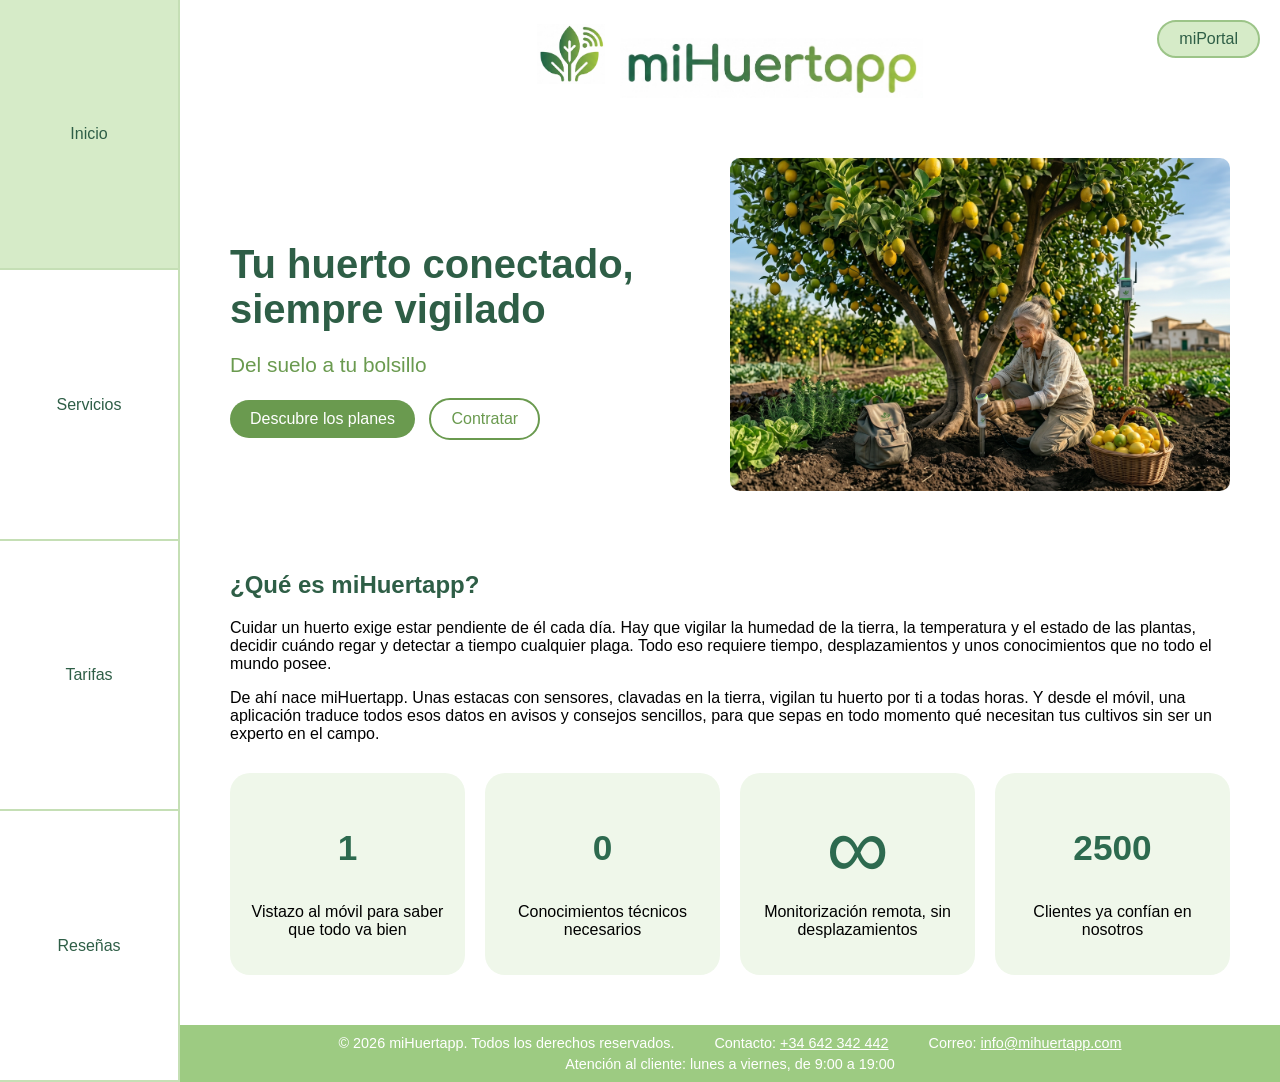
==== principal.html @ fc619eaf "Imagenes para todas en img" ====
<!DOCTYPE html>
<html lang="es">
<head>
  <meta charset="UTF-8">
  <meta name="viewport" content="width=device-width, initial-scale=1.0">
  <title>miHuertapp - Inicio</title>
  <link rel="stylesheet" href="estilos.css">
  <link rel="stylesheet" href="Elsa/css/inicio.css">
</head>
<body>

  <!-- ===== MENÚ LATERAL ===== -->
  <nav>
    <a href="principal.html" class="activa">Inicio</a>
    <a href="#">Servicios</a>
    <a href="Francesca/html/tarifas.html">Tarifas</a>
    <a href="#">Reseñas</a>
  </nav>

  <!-- ===== LOGO ARRIBA DEL TODO ===== -->
  <div class="contenido">
    <header>
      <img src="img/logo_icono.jpg", alt="">
      <h1><img src="img/logo_texto.jpg" alt="miHuertapp"></h1>
      <a href="#" class="boton-portal">miPortal</a> <!-- OJO EL # HABRA QUE CAMBIARLO CUANDO BELEN HAGA LA PÁGINA DE LOGIN -->
    </header>

    <!-- ===== INFORMACION ===== -->
    <main>
      <section class="inicio">
        <div>
          <h2>Tu huerto conectado, siempre vigilado</h2>
          <p>Del suelo a tu bolsillo</p>
          <a href="Francesca/html/tarifas.html" class="boton-planes">Descubre los planes</a>
          <a href="Belen/html/contratar.html" class="boton-planes contratar">Contratar</a>
        </div>
        <img src="img/senyora.jpg" alt="Clienta en su huerto usando miHuertapp">
      </section>

      <!-- ===== DESCRIPCION ===== -->
      <section class="descripcion">
        <h2>¿Qué es miHuertapp?</h2>
        <p>Cuidar un huerto exige estar pendiente de él cada día. Hay que vigilar la humedad de la tierra,
          la temperatura y el estado de las plantas, decidir cuándo regar y detectar a tiempo cualquier plaga. 
          Todo eso requiere tiempo, desplazamientos y unos conocimientos que no todo el mundo posee.</p>
          
        <p>De ahí nace miHuertapp. Unas estacas con sensores, clavadas en la tierra, vigilan tu huerto por ti a todas horas. 
          Y desde el móvil, una aplicación traduce todos esos datos en avisos y consejos sencillos, para que sepas en todo momento qué necesitan tus cultivos sin ser un experto en el campo.</p>
        
      <!-- ===== TARJETITAS CON LAS CIFRAS ===== --> 
        <div class="cifras">
          <div>
            <p class="numero">1</p>
            <p>Vistazo al móvil para saber que todo va bien</p>
          </div>

          <div>
            <p class="numero">0</p>
            <p>Conocimientos técnicos necesarios</p>
          </div>
          
          <div>
            <p class="numero infinito">&infin;</p>
            <p>Monitorización remota, sin desplazamientos</p>
          </div>
          
          <div>
            <p class="numero"><span id="contador_clientes">2500</span></p>
            <p>Clientes ya confían en nosotros</p>
          </div> 
  
        </div>
      </section>

      <!-- ===== COMO FUNCIONA ===== -->




    </main>

    <!-- ===== PIE DE PAGINA ===== -->
    <footer> 
      <p>&copy; 2026 miHuertapp. Todos los derechos reservados.</p>  <!-- diap 04_PW_HTML_Elems-Cuerpo en caracteres especiales-->
      <p>Contacto: <a href="tel:+34642342442">+34 642 342 442</a></p>
      <p>Correo: <a href="mailto:info@mihuertapp.com">info@mihuertapp.com</a></p>
      <p>Atención al cliente: lunes a viernes, de 9:00 a 19:00</p>
    </footer>

  </div>

  

  <script src="Elsa/js/inicio.js"></script>
</body>
</html>
---- estilos.css ----
*{
  box-sizing: border-box;
}

body {
  margin: 0;
  font-family: 'Trebuchet MS', Verdana, sans-serif; /* tipografia */
  display: flex;
}
.contenido {
  flex: 1;                  /* para que el texto de la web no se solape con la barra de navegacion */
  display: flex;            /* sus hijos (header, main, footer) pasan a ser elementos flex */
  flex-direction: column;   /* y los queremos colocados en columna, uno debajo de otro */
}

main {
  padding: 50px;   /* espacio entre el borde y su contenido */
  flex: 1;
}


header {
  display: flex;            /* icono y nombre en fila */
  justify-content: center;  
  align-items: center;      
  gap: 15px;                /* espacio entre el icono y el nombre */
  padding: 20px;            /* espacio alrededor de la cabecera */
}
header img {
  height: 60px;             
}
header h1 {
  margin: 0;                /* quita el margen que el navegador pone a los h1 por defecto */
  position: relative;       /* para poder moverlo */
  top: 18px;                 /* lo bajamos esos px */
}


h1, h2, h3, h4 {
  color: #2e5e46;  /* titulos en verde */
}


/* ---------- Enlaces ---------- */
a {
  color: #2e5e46;        /* verdes */
  transition: color 0.3s;  /* para que al pasar con el raton se vea más clarito */
}
a:hover {
  color: #6aa87a;        /* color que se ve al pasar el raton */
}


/* ---------- Menu lateral ---------- */
nav {
  width: 180px;
  background-color: #ffffff;
  min-height: 100vh;                   /* para que el alto sea como mínimo todo el alto de la ventana */
  border-right: 2px solid #c5dfb5;   /* línea a la derecha */
  display: flex;            
  flex-direction: column;              /* colocados en columna uno debajo de otro */
}
nav a {
  flex: 1;                            /* partes iguales */
  display: flex;                      /* cada enlace crece segun el alto */
  align-items: center;
  justify-content: center;                     
  text-decoration: none;               /* quita el subrayado */
  border-bottom: 2px solid #c5dfb5;  /* línea separadora entre opciones */
}
nav a:hover {
  background-color: #eff7ea;         /* se oscurece un poquito al pasar el raton */
}
nav a.activa {
  background-color: #d6ebc8;         
}



/* ---------- Boton miPortal: arriba a la derecha ---------- */
.boton-portal {
  position: absolute; /* indica como se ubica un elem en la pagina y respecto a que se mueve, tema 4 diap 5 */
  /* static: posicionamiento normal, valor por defecto
     relative: se desplaza respecto a su posicion normal
     absolute: se ubica respecto a su ancestro mas cercano no static
     fixed: se queda congelado en la pantalla aunque hagas scroll
     sticky: pasa de relative a fixed al hacer scroll

     Se escoge absolute para sacar el boton de la fila flex del header (que es su ancestro con pos relative)
     Asi el logo y el nombre siguen centrados 

  */

  /* distancia al header */
  top: 20px;
  right: 20px; 

  padding: 8px 20px;                    
  background-color: #d6ebc8;          
  border: 2px solid #9cc488;          
  border-radius: 20px;                  /* esquinas redondeadas */
  text-decoration: none;                /* quita el subrayado */
  transition: background-color 0.3s;
}

.boton-portal:hover {
  background-color: #9cc488;       
  color: #ffffff;                  
}



/* ---------- Pie de página ---------- */
footer {
  padding: 10px;              
  display: flex;     
  flex-wrap: wrap;                /* si no caben (pantalla estrecha), bajan a otra linea */                 
  row-gap: 5px;                  /* separación entre filas  */
  column-gap: 40px;               /* separación entre ellos si estan en una misma fila */
  justify-content: center; 
  font-size: 0.9em;
  background-color: #9dcb82;
  color: #ffffff;               
}
footer p {
  margin: 0;                     /* quita el espacio que el navegador pone entre párrafos */
}
footer a {
  color: #ffffff;              
}
footer a:hover {
  color: #2e5e46;              
}



/* ---------- Imagenes ---------- */
img {
  max-width: 100%;  /* para que no se salga de la caja */
  height: auto;     /* mantiene la proporcion */
}
---- Elsa/css/inicio.css ----
/* Estilos de la página inicio - Responsable: Elsa Blasco Novell */

.inicio {
    display: flex;
    align-items: center;   
    gap: 40px; 
}
.inicio h2 {
    font-size: 2.5em;      /* mas grande */
    margin-bottom: 10px;
}
.inicio p {
    font-size: 1.3em;
    color: #6a9a4f;
}
.inicio div{
    flex: 1; /* el div crece y ocupa todo el espacio hasta llegar a la imagen de la senyora */
    animation-name: subir;
    animation-duration: 2s;
    animation-timing-function: ease-out; /* al ppio va rapido y frena al final*/
}
.inicio img {
    width: 50%;
    border-radius: 10px;
    animation-name: deslizar;
    animation-duration: 2s;
    animation-timing-function: ease-out; /* al ppio va rapido y frena al final*/
}



.boton-planes {
    display: inline-block; /* indica como se comporta la caja del elemento */
    /* flex: coloca a sus hijos en fila o columna
       block: ocupa todo el ancho y empieza en linea nueva
       inline: en linea como una palabra --> ignora width, height y margin/padding verticales
       inline-block: en linea, pero acepta width, height, margin y padding
       none: desaparece y no ocupa espacio
    */
    
    background-color: #6a9a4f; 
    color: #ffffff;            
    border-radius: 25px;      
    text-decoration: none;  
    
    padding-top: 10px;
    padding-bottom: 10px;
    padding-left: 20px;
    padding-right: 20px;
}
.boton-planes:hover {
    background-color: #2d6a4f;
    color: #ffffff;
    transform: scale(1.1);  /* al pasar el raton, el boton crece un 20% su tamanyo*/
}
.contratar {
    margin-left: 10px;
    background-color: transparent;
    color: #6a9a4f;
    border: 2px solid #6a9a4f;
}
.contratar:hover {
    background-color: #eff7ea;
    color: #6a9a4f;
    transform: scale(1.15);  
}


/* ---------- Animaciones ---------- */
@keyframes subir {
    from {
        opacity: 0;                     /* invisible */
        transform: translateY(30px);    /* 30px mas abajo de su sitio */
    }
    to {        
        opacity: 1;
        transform: translateY(0);
    }
}

@keyframes deslizar {
    from {
        opacity: 0;
        transform: translateX(50px);    /* 50px a la derecha de su sitio */
    }
    to {
        opacity: 1;
        transform: translateX(0);
    }
}

.descripcion {
    margin-top: 80px;
}

/* ---------- Cifras ---------- */
.cifras {
    display: flex;
    flex-wrap: wrap;
    gap: 20px;
    margin-top: 30px;
}
.cifras div {
    flex: 1;
    min-width: 150px;  /* si no caben bajan de fila*/
    padding: 20px;
    background-color: #eff7ea;
    border-radius: 20px;
    text-align: center;
}
.numero {
    font-size: 2.2em;
    font-weight: bold;
    color: #2d6a4f;
}
.infinito {
    transform: scale(2.5);   /* dibuja el simbolo al doble de tamaño */
    font-weight: normal;
}
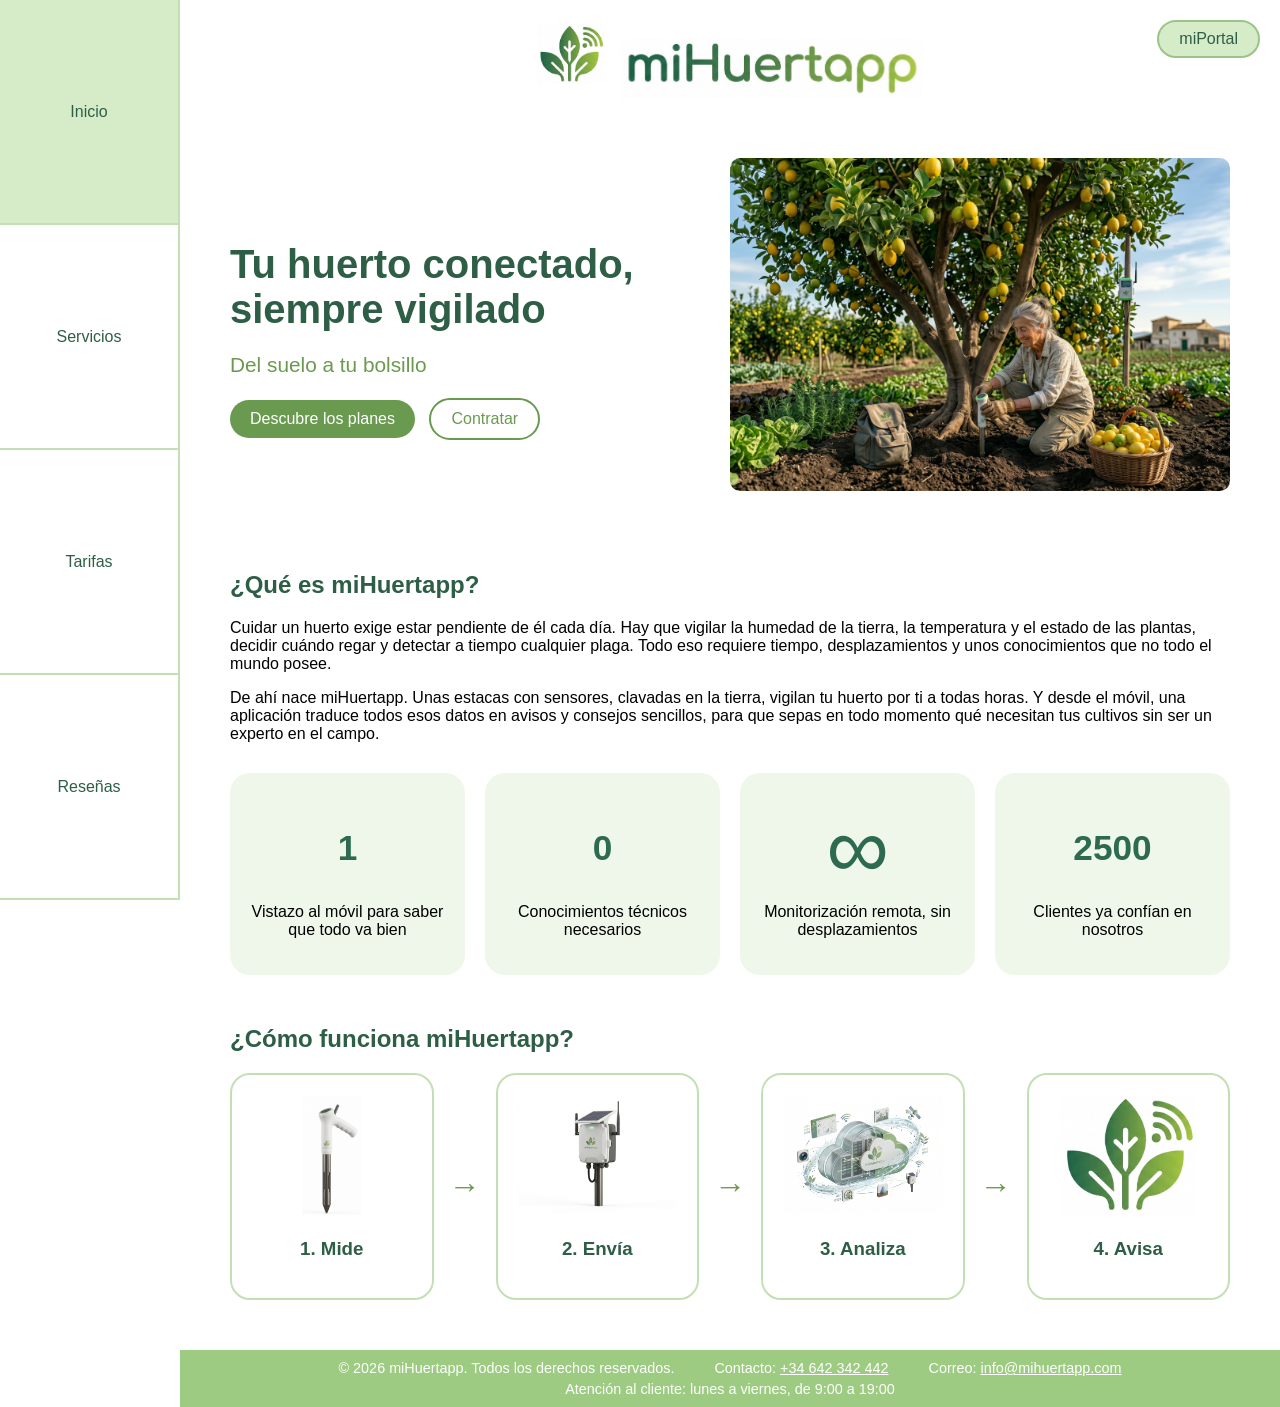
==== commit c27f9dfa: "Como funciona, boton contratar y barra fija" ====
--- a/principal.html
+++ b/principal.html
@@ -47,7 +47,7 @@
         <p>De ahí nace miHuertapp. Unas estacas con sensores, clavadas en la tierra, vigilan tu huerto por ti a todas horas. 
           Y desde el móvil, una aplicación traduce todos esos datos en avisos y consejos sencillos, para que sepas en todo momento qué necesitan tus cultivos sin ser un experto en el campo.</p>
         
-      <!-- ===== TARJETITAS CON LAS CIFRAS ===== --> 
+      <!-- ===== TARJETITAS CON LAS CIFRAS DENTRO DE DESCRIPCION ===== --> 
         <div class="cifras">
           <div>
             <p class="numero">1</p>
@@ -73,6 +73,45 @@
       </section>
 
       <!-- ===== COMO FUNCIONA ===== -->
+      <section class="funcionamiento">
+        <h2>¿Cómo funciona miHuertapp?</h2>
+
+        <div class="pasos">
+          <div>
+            <img src="img/estaca.jpg" alt="Estaca sensorial de miHuertapp">
+            <h3>1. Mide</h3>
+          </div>
+
+          <p class="flecha">&rarr;</p>
+
+          <div>
+            <img src="img/hub.jpg" alt="Nodo de conectividad de miHuertapp">
+            <h3>2. Envía</h3>
+          </div>
+
+          <p class="flecha">&rarr;</p>
+
+          <div>
+            <img src="img/nube.jpg" alt="Plataforma en la nube de miHuertapp">
+            <h3>3. Analiza</h3>
+          </div>
+
+          <p class="flecha">&rarr;</p>
+
+          <div>
+            <img src="img/logo_icono.jpg" alt="Icono de la aplicación de miHuertapp">
+            <h3>4. Avisa</h3>
+          </div>
+
+
+
+
+        </div>
+
+
+
+      </section> 
+
 
 
 
--- a/estilos.css
+++ b/estilos.css
@@ -52,14 +52,36 @@
 }
 
 
-/* ---------- Menu lateral ---------- */
+/* ---------- Barra de navegacion lateral ---------- */
 nav {
   width: 180px;
+  height: 100vh;                       /* siempre el alto de la ventana*/
   background-color: #ffffff;
-  min-height: 100vh;                   /* para que el alto sea como mínimo todo el alto de la ventana */
   border-right: 2px solid #c5dfb5;   /* línea a la derecha */
   display: flex;            
   flex-direction: column;              /* colocados en columna uno debajo de otro */
+  
+  position: sticky; /* indica como se ubica el elemento y respecto a que se mueve, tema 4 diap 5 */
+    /*  static: posicionamiento normal, por defecto
+        relative: se desplaza respecto a su posicion normal
+        absolute: se ubica respecto a su ancestro mas cercano no static
+        fixed: se queda congelado en la pantalla aunque hagas scroll
+        sticky: pasa de relative a fixed al hacer scroll
+
+        sticky: la barra se queda pegada arriba al bajar por la pagina
+    */
+  
+  top: 0;  /* para que este pegada siempre al borde de arriba y no desaparezca */
+  
+  align-self: flex-start; /* alineacion de este elemento en el eje transversal de su padre flex */
+    /*  stretch: se estira para ocupar todo el alto del padre, por defecto
+        flex-start: pegado arriba, con su propio alto
+        flex-end: pegado abajo
+        center: centrado
+        baseline: alineado con la linea del texto
+
+        flex-start: si se estirara con la pagina, sticky no tendria hacia donde pegarse
+    */
 }
 nav a {
   flex: 1;                            /* partes iguales */
--- a/Elsa/css/inicio.css
+++ b/Elsa/css/inicio.css
@@ -1,5 +1,7 @@
 /* Estilos de la página inicio - Responsable: Elsa Blasco Novell */
 
+
+/* ---------- Inicio: ¿Que es miHuertapp? ---------- */
 .inicio {
     display: flex;
     align-items: center;   
@@ -28,7 +30,7 @@
 }
 
 
-
+/* ---------- Botones ---------- */
 .boton-planes {
     display: inline-block; /* indica como se comporta la caja del elemento */
     /* flex: coloca a sus hijos en fila o columna
@@ -117,3 +119,40 @@
     transform: scale(2.5);   /* dibuja el simbolo al doble de tamaño */
     font-weight: normal;
 }
+
+
+
+/* ---------- Funcionamiento ---------- */
+.funcionamiento h2 {
+    margin-top: 50px;
+}
+
+.pasos {
+    display: flex;
+    align-items: center;
+    gap: 15px;
+}
+.pasos div {
+    flex: 1;
+    padding: 20px;
+    text-align: center;
+    border: 2px solid #c5dfb5;
+    border-radius: 20px;
+}
+.pasos img {
+    height: 120px;
+    object-fit: contain; /* como se ajusta una img o video dentro de su caja */
+    /*  fill: estira o deforma la img para llenar la caja, por defecto
+        contain: cabe entera sin deformarse, pero puede dejar huecos vacios
+        cover: llena toda la caja recortando lo que sobre, sin deformarla
+        none: mantiene su tamaño original ignorando la caja
+        scale-down: elige automaticamente entre none o contain, el que la deje mas pequenya
+    */
+}
+.pasos div:hover {
+    transform: translateY(-10px);
+}
+.flecha {
+    color: #6a9a4f;
+    font-size: 2em;
+}
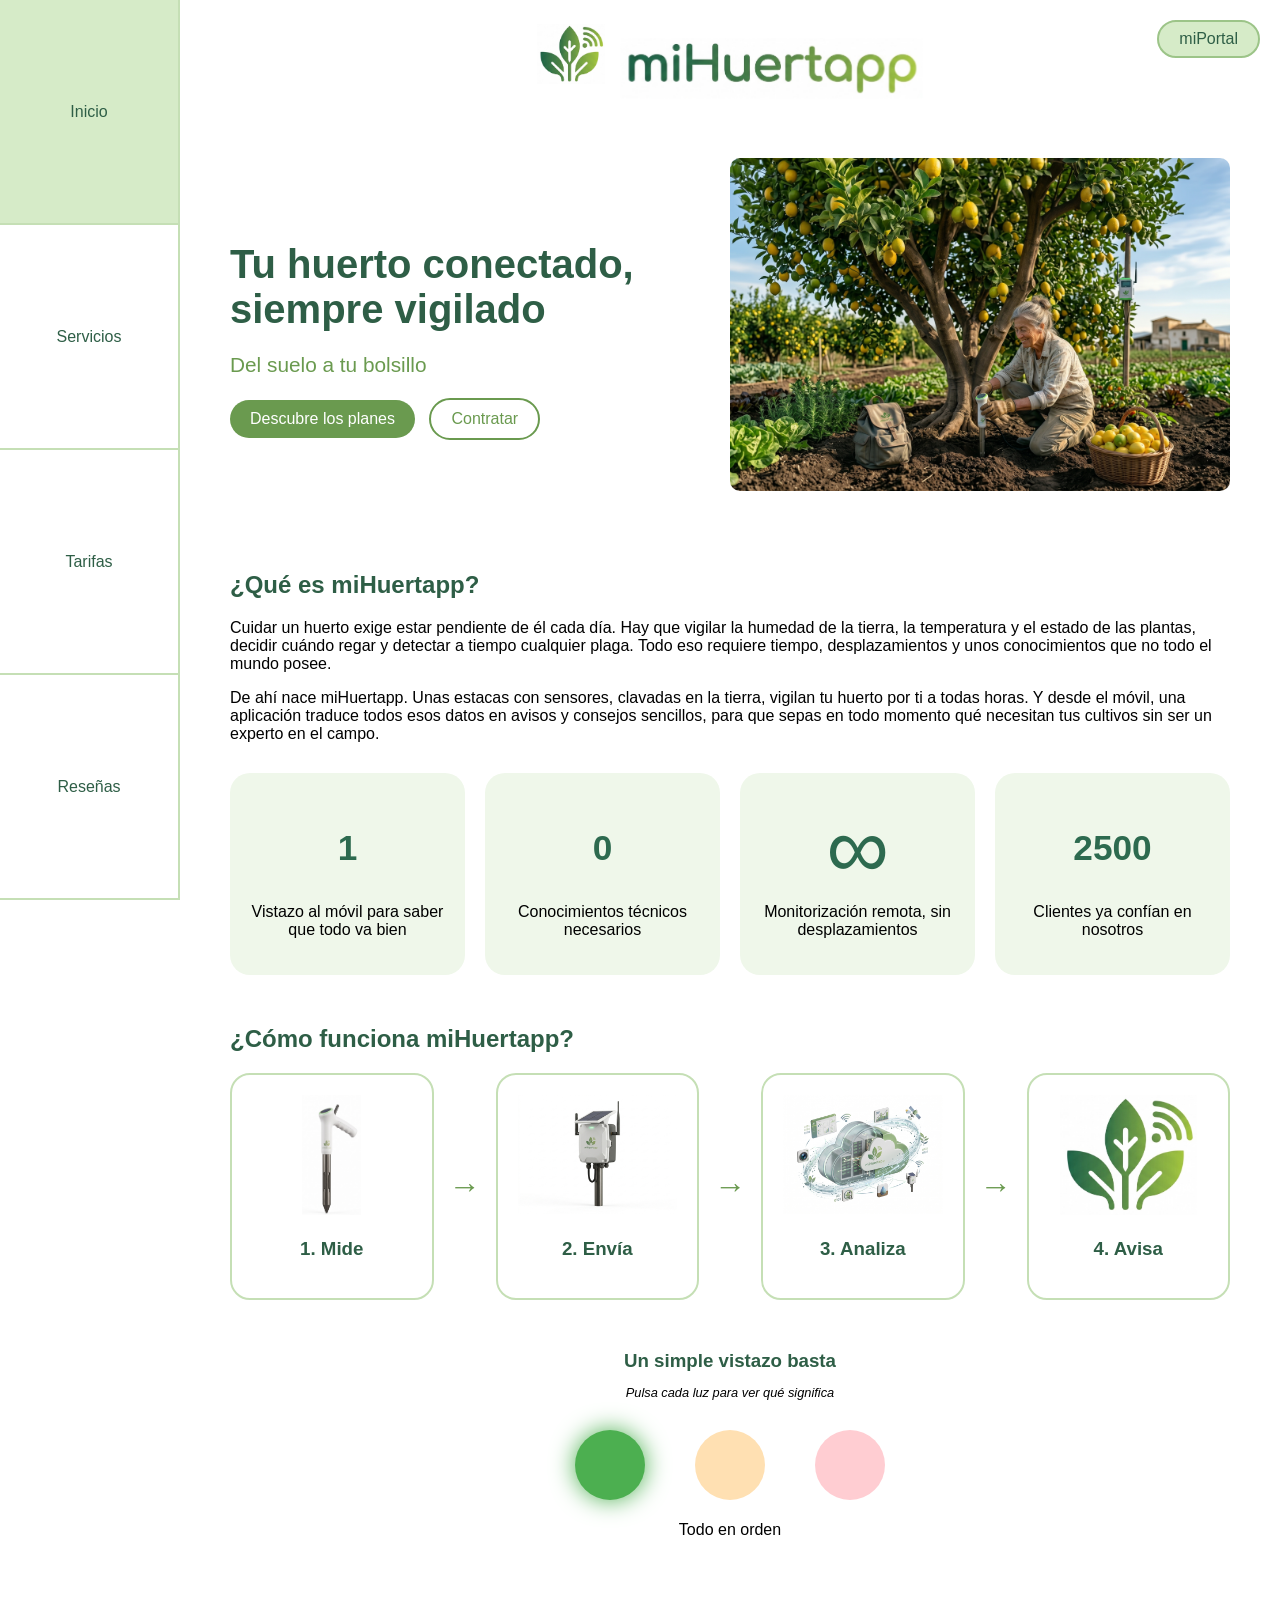
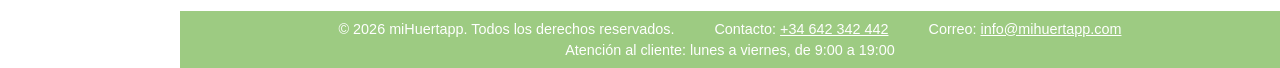
==== commit 985b224c: "Semaforo en inicio" ====
--- a/principal.html
+++ b/principal.html
@@ -20,7 +20,7 @@
   <!-- ===== LOGO ARRIBA DEL TODO ===== -->
   <div class="contenido">
     <header>
-      <img src="img/logo_icono.jpg", alt="">
+      <img src="img/logo_icono.jpg" alt="">
       <h1><img src="img/logo_texto.jpg" alt="miHuertapp"></h1>
       <a href="#" class="boton-portal">miPortal</a> <!-- OJO EL # HABRA QUE CAMBIARLO CUANDO BELEN HAGA LA PÁGINA DE LOGIN -->
     </header>
@@ -76,6 +76,7 @@
       <section class="funcionamiento">
         <h2>¿Cómo funciona miHuertapp?</h2>
 
+        <!-- ===== Pasos con tarjetitas ===== -->
         <div class="pasos">
           <div>
             <img src="img/estaca.jpg" alt="Estaca sensorial de miHuertapp">
@@ -102,18 +103,31 @@
             <img src="img/logo_icono.jpg" alt="Icono de la aplicación de miHuertapp">
             <h3>4. Avisa</h3>
           </div>
+        </div>
 
+        <!-- ===== Semaforo ===== -->
+        <div class="semaforo">
+          <h3>Un simple vistazo basta</h3>
+          <p>Pulsa cada luz para ver qué significa</p>
 
+          <div class="luces">
+            <button id="luz-verde" class="luz verde encendida" onclick="encender(luzVerde, textoVerde)"></button>
+            <button id="luz-ambar" class="luz ambar" onclick="encender(luzAmbar, textoAmbar)"></button>
+            <button id="luz-roja" class="luz roja" onclick="encender(luzRoja, textoRoja)"></button>
+          </div>
 
+          <div id="texto-verde" class="texto-semaforo">
+            <h4>Todo en orden</h4>
+          </div>
+          <div id="texto-ambar" class="texto-semaforo oculto">
+            <h4>Requiere atención</h4>
+          </div>
+          <div id="texto-roja" class="texto-semaforo oculto">
+            <h4>Alerta crítica</h4>
+          </div>
 
         </div>
-
-
-
       </section> 
-
-
-
 
 
     </main>
--- a/Elsa/css/inicio.css
+++ b/Elsa/css/inicio.css
@@ -156,3 +156,65 @@
     color: #6a9a4f;
     font-size: 2em;
 }
+
+
+
+/* ---------- Semaforo ---------- */
+.semaforo {
+    margin-top: 50px; 
+    text-align: center;
+}
+.luces {
+    display: flex;
+    justify-content: center;
+    gap: 50px;
+}
+.luz {
+    width: 70px;
+    height: 70px;
+    border-radius: 50%;           /* cuadrado con esquinas al 50% = circulo */
+    border: none;
+    cursor: pointer;             /* ponemos que el cursor pase de flecha a manita para que el usuario sepa que puede pulsar */
+    transition: transform 0.3s;  /* para que la transicion sea mas suave */
+}
+.luz:hover {
+    transform: scale(1.1);
+}
+.semaforo h3 {
+    margin-bottom: 10px;
+}
+.semaforo h4 {
+    color: black;
+    font-weight: normal;
+}
+.semaforo p {
+    font-style: italic;
+    font-size: 0.8em;
+    margin-bottom: 30px;
+}
+.verde {
+    background-color: #c8e6c9;
+}
+.ambar {
+    background-color: #ffe0b2;
+}
+.roja {
+    background-color: #ffcdd2;
+}
+/* Ojo!: si ponemos .verde .encendida es un elemento con clase encendida dentro de la clase ver*/
+/*       si ponemos .verde.ecendida (sin espacio) buscamos un elemento con las dos clases a la vez*/
+.verde.encendida {
+    background-color: #4caf50;
+    box-shadow: 0 0 25px #4caf50; /* desplazamiento horiz, despl verti, difuminado y color de la sombra */
+}
+.ambar.encendida {
+    background-color: #f5a623;
+    box-shadow: 0 0 25px #f5a623;
+}
+.roja.encendida {
+    background-color: #e53935;
+    box-shadow: 0 0 25px #e53935;
+}
+.oculto {
+    display: none;
+}
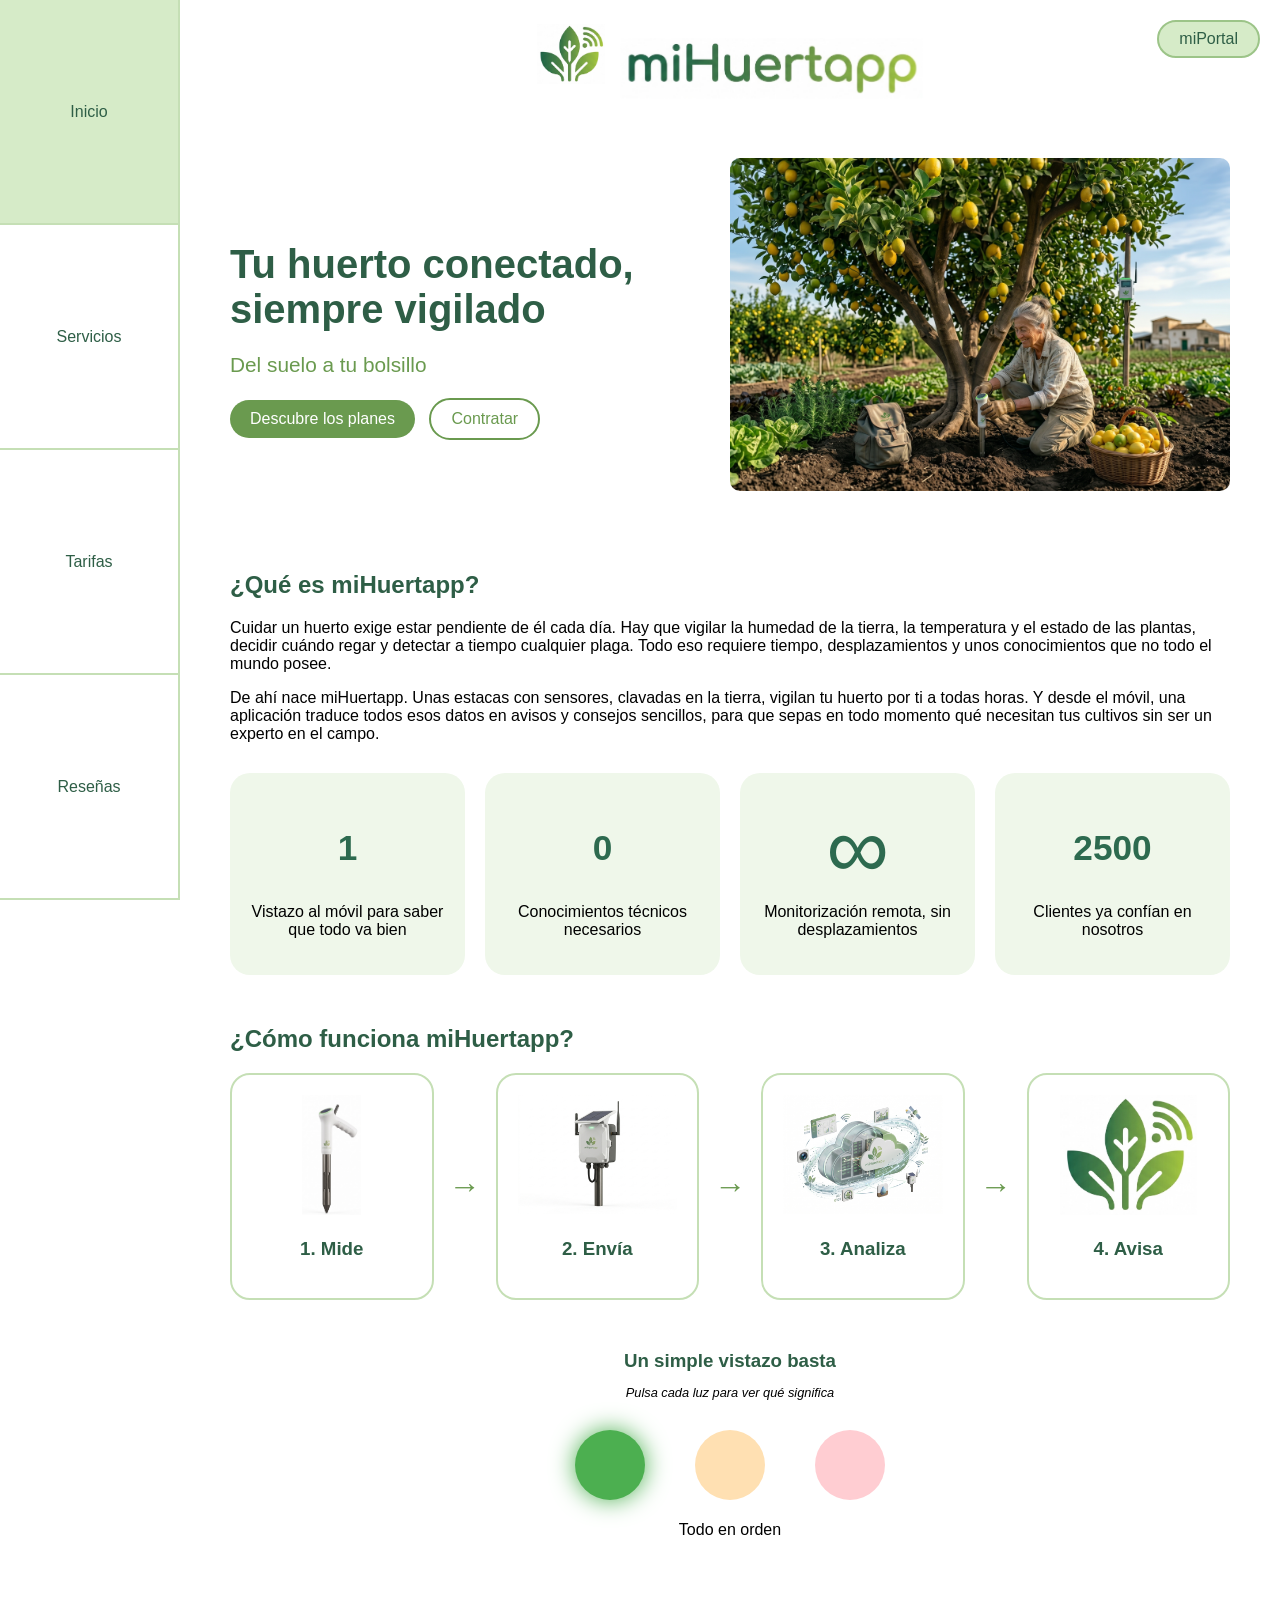
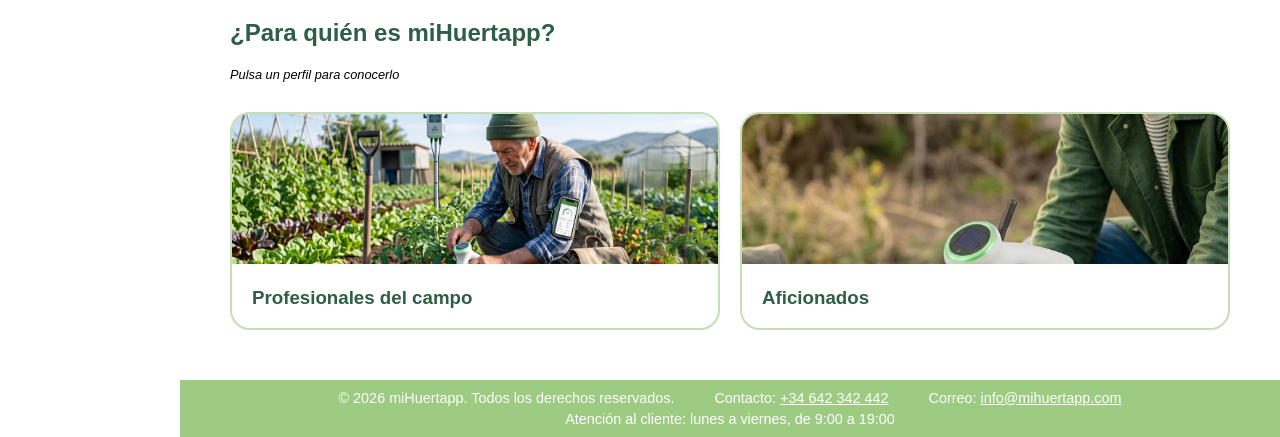
==== commit 59e051fb: "Perfiles en proceso" ====
--- a/principal.html
+++ b/principal.html
@@ -130,6 +130,31 @@
       </section> 
 
 
+      <!-- ===== PARA QUIEN ES ===== -->
+       <section class="perfiles">
+        <h2>¿Para quién es miHuertapp?</h2>
+        <p>Pulsa un perfil para conocerlo</p>
+
+        <div id="tarjetas-perfiles" class="tarjetas-perfiles">
+          <div id="pro" class="perfil pro" onclick="destacar(perfilPro)">
+            <img src="img/Senyor.jpg" alt="Agricultor revisando su huerto con miHuertapp">
+            <h3>Profesionales del campo</h3>
+            <p>Toda la explotación controlada sin desplazarse</p>
+          </div>
+
+          <div id="aficionados" class="perfil" onclick="destacar(perfiAfi)">
+            <img src="img/Aficionado.jpg" alt="Joven cuidando su huerto con miHuertapp">
+            <h3>Aficionados</h3>
+            <p>Cuida tu huerto sin ser un experto</p>
+          </div>
+
+
+        </div>
+
+
+       </section>
+
+
     </main>
 
     <!-- ===== PIE DE PAGINA ===== -->
--- a/Elsa/css/inicio.css
+++ b/Elsa/css/inicio.css
@@ -217,4 +217,61 @@
 }
 .oculto {
     display: none;
+}
+
+
+
+/* ---------- Perfiles de clientes ---------- */
+.perfiles {
+    margin-top: 80px;
+}
+.perfiles > p {            /* ponemos > para que solo afecte a los hijos que esten dentro de perfiles (no el texto de dentro de los perfiles)*/
+    font-style: italic;
+    font-size: 0.8em;
+    margin-bottom: 30px;
+}
+
+.tarjetas-perfiles {
+    display: flex;
+    gap: 20px;
+}
+.perfil {
+    flex: 1;
+    border: 2px solid #c5dfb5;
+    border-radius: 20px;
+    cursor: pointer;
+    overflow: hidden; /* para que las imagenes se redondeen tambien*/
+}
+.perfil:hover {
+    border-color: #6a9a4f;
+}
+.perfil img {
+    width: 100%; /* todo el ancho de su caja*/
+    height: 150px;
+    object-fit: cover;
+}
+#pro img {
+    object-position: 50% 30%;
+}
+#afi img {
+    object-position: 50% 10%;
+}
+
+.perfil h3, .perfil p {
+    padding-left: 20px;
+    padding-right: 20px;
+}
+.perfil p {
+    display: none;
+}
+.destacado {
+    flex: 3; /* para que la tarjeta pequeña ocupe 3 veces mas que la otra */
+    background-color: #eff7ea;
+    cursor: default;
+}
+.destacado img {
+    height: 300px;
+}
+.destacado p {
+    display: block;
 }
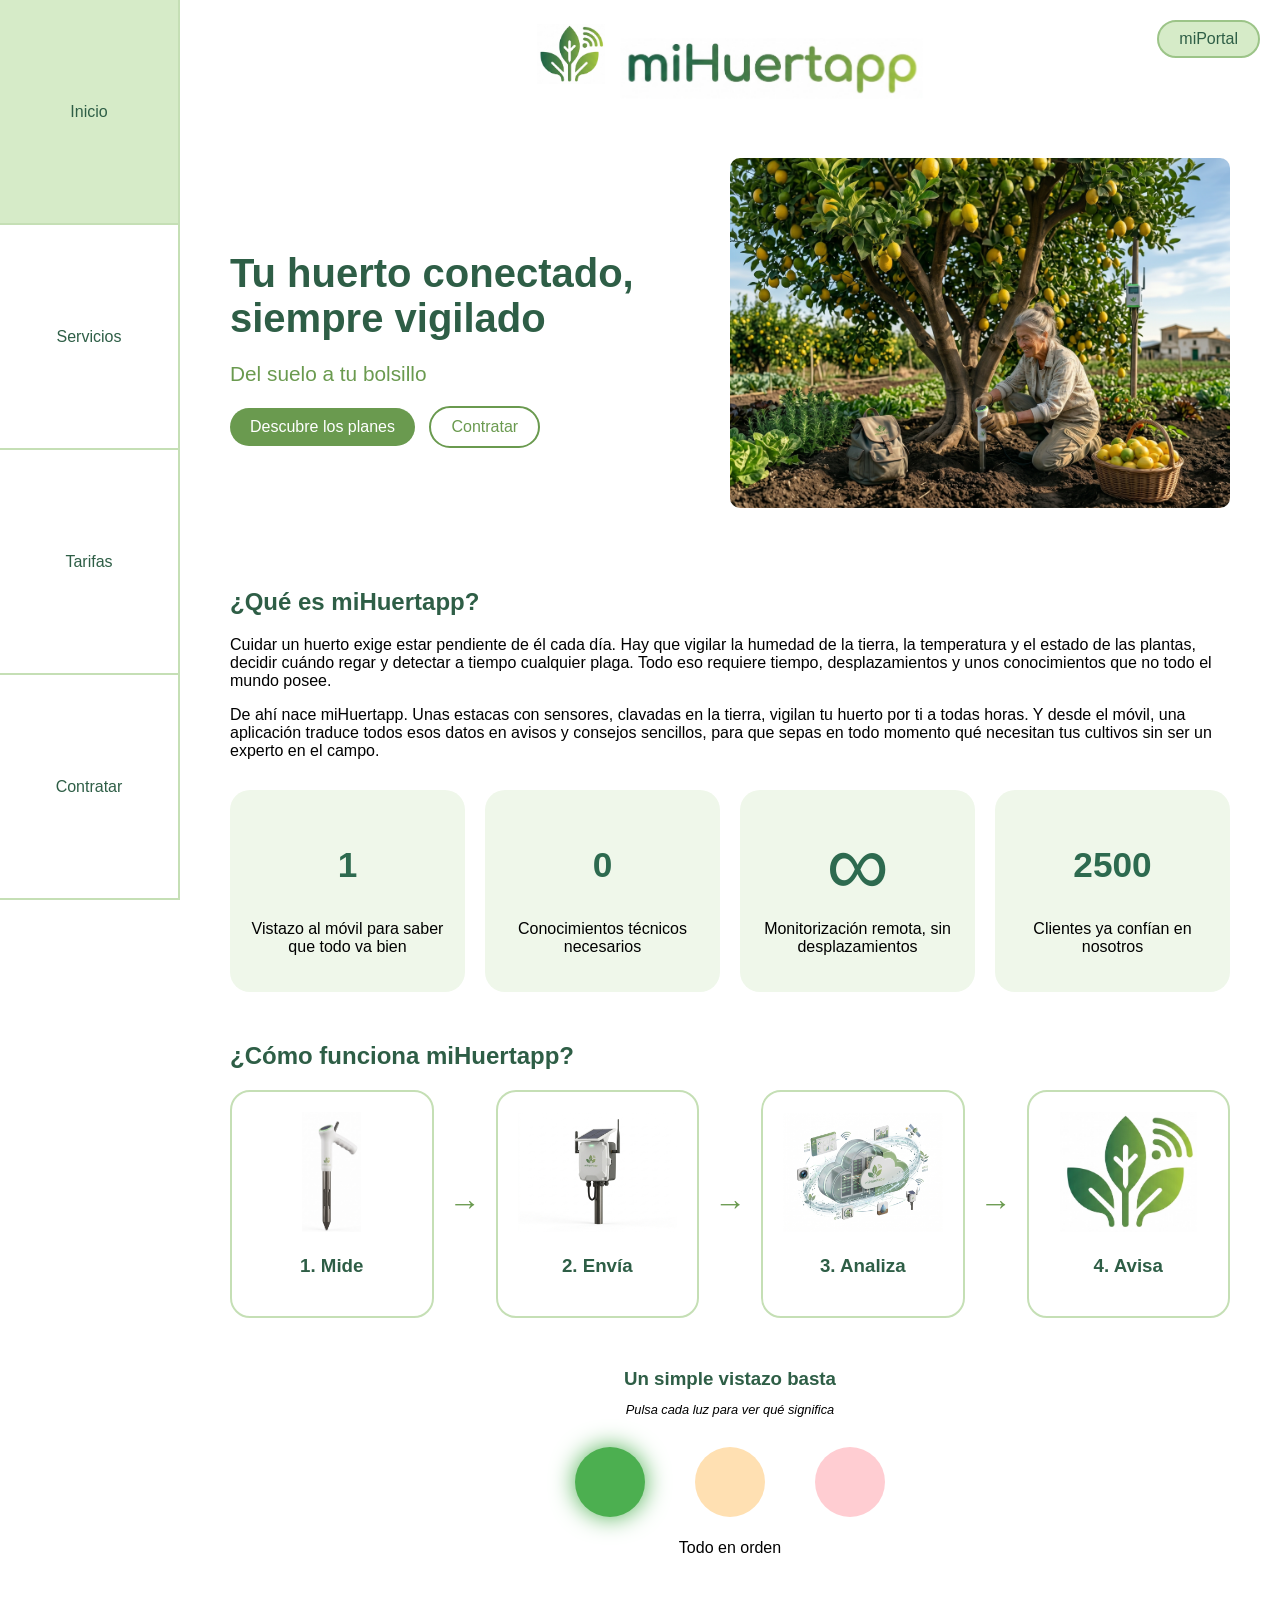
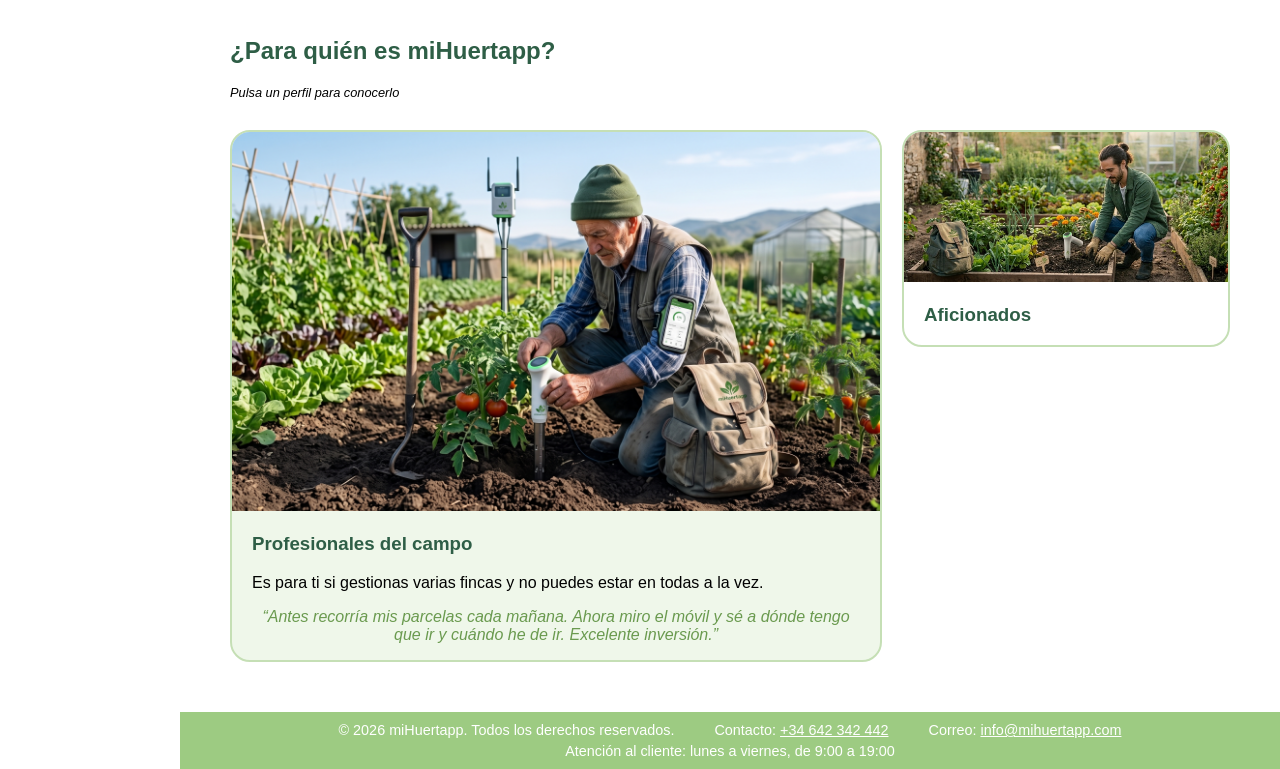
==== commit 9e3ef1bc: "Clientes inicio" ====
--- a/principal.html
+++ b/principal.html
@@ -12,9 +12,9 @@
   <!-- ===== MENÚ LATERAL ===== -->
   <nav>
     <a href="principal.html" class="activa">Inicio</a>
-    <a href="#">Servicios</a>
+    <a href="Francesca/html/servicios.html">Servicios</a>
     <a href="Francesca/html/tarifas.html">Tarifas</a>
-    <a href="#">Reseñas</a>
+    <a href="Belen/html/contratar.html">Contratar</a>
   </nav>
 
   <!-- ===== LOGO ARRIBA DEL TODO ===== -->
@@ -22,7 +22,7 @@
     <header>
       <img src="img/logo_icono.jpg" alt="">
       <h1><img src="img/logo_texto.jpg" alt="miHuertapp"></h1>
-      <a href="#" class="boton-portal">miPortal</a> <!-- OJO EL # HABRA QUE CAMBIARLO CUANDO BELEN HAGA LA PÁGINA DE LOGIN -->
+      <a href="Belen/html/miPortal.html" class="boton-portal">miPortal</a> 
     </header>
 
     <!-- ===== INFORMACION ===== -->
@@ -135,23 +135,21 @@
         <h2>¿Para quién es miHuertapp?</h2>
         <p>Pulsa un perfil para conocerlo</p>
 
-        <div id="tarjetas-perfiles" class="tarjetas-perfiles">
-          <div id="pro" class="perfil pro" onclick="destacar(perfilPro)">
+        <div id="perfiles" class="tarjetas-perfiles">
+          <div id="pro" class="perfil destacado" onclick="destacar(perfilPro)">
             <img src="img/Senyor.jpg" alt="Agricultor revisando su huerto con miHuertapp">
             <h3>Profesionales del campo</h3>
-            <p>Toda la explotación controlada sin desplazarse</p>
+            <p>Es para ti si gestionas varias fincas y no puedes estar en todas a la vez.</p>
+            <p class="cita"><q>Antes recorría mis parcelas cada mañana. Ahora miro el móvil y sé a dónde tengo que ir y cuándo he de ir. Excelente inversión.</q></p>
           </div>
 
-          <div id="aficionados" class="perfil" onclick="destacar(perfiAfi)">
-            <img src="img/Aficionado.jpg" alt="Joven cuidando su huerto con miHuertapp">
+          <div id="afi" class="perfil" onclick="destacar(perfilAfi)">
+            <img src="img/Afi.jpg" alt="Joven cuidando su huerto con miHuertapp">
             <h3>Aficionados</h3>
-            <p>Cuida tu huerto sin ser un experto</p>
+            <p>Es para ti si tienes un pequeño huerto y quieres que salga adelante aunque estés empezando.</p>
+            <p class="cita"><q>Nunca había tenido un huerto y tenía miedo de cuidar uno. Con miHuertapp he aprendido sobre la marcha y ese miedo ya ha desaparecido. ¡Qué maravilla!</q></p>
           </div>
-
-
         </div>
-
-
        </section>
 
 
--- a/Elsa/css/inicio.css
+++ b/Elsa/css/inicio.css
@@ -23,6 +23,8 @@
 }
 .inicio img {
     width: 50%;
+    height: 350px;
+    object-fit: cover;
     border-radius: 10px;
     animation-name: deslizar;
     animation-duration: 2s;
@@ -234,6 +236,7 @@
 .tarjetas-perfiles {
     display: flex;
     gap: 20px;
+    align-items: flex-start; /* para que las tarjetas no se estiren*/
 }
 .perfil {
     flex: 1;
@@ -241,6 +244,7 @@
     border-radius: 20px;
     cursor: pointer;
     overflow: hidden; /* para que las imagenes se redondeen tambien*/
+    transition: flex 0.5s;
 }
 .perfil:hover {
     border-color: #6a9a4f;
@@ -250,13 +254,6 @@
     height: 150px;
     object-fit: cover;
 }
-#pro img {
-    object-position: 50% 30%;
-}
-#afi img {
-    object-position: 50% 10%;
-}
-
 .perfil h3, .perfil p {
     padding-left: 20px;
     padding-right: 20px;
@@ -265,13 +262,19 @@
     display: none;
 }
 .destacado {
-    flex: 3; /* para que la tarjeta pequeña ocupe 3 veces mas que la otra */
+    flex: 2; /* para que ocupe 2 veces mas que la otra */
     background-color: #eff7ea;
     cursor: default;
 }
 .destacado img {
-    height: 300px;
+    height: auto;
 }
 .destacado p {
     display: block;
+}
+
+.cita {
+    font-style: italic;
+    color: #6a9a4f;
+    text-align: center;
 }
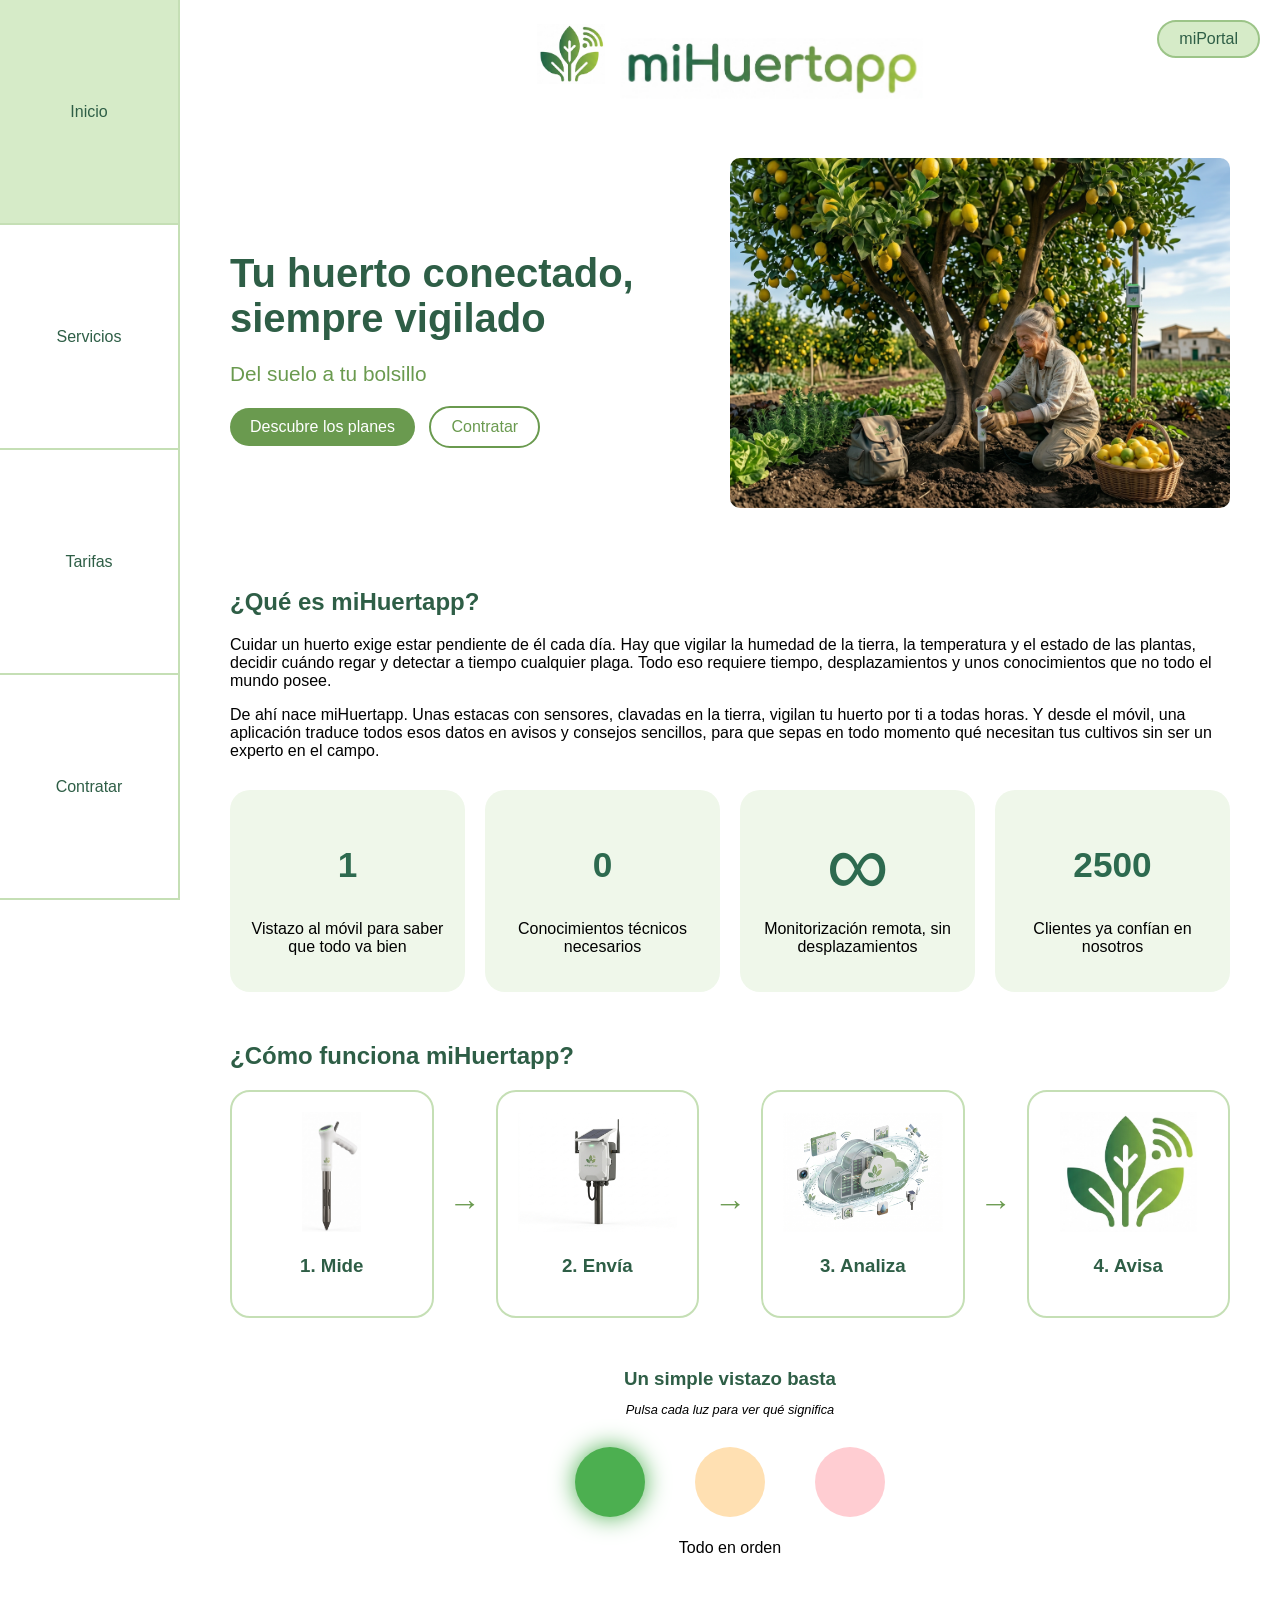
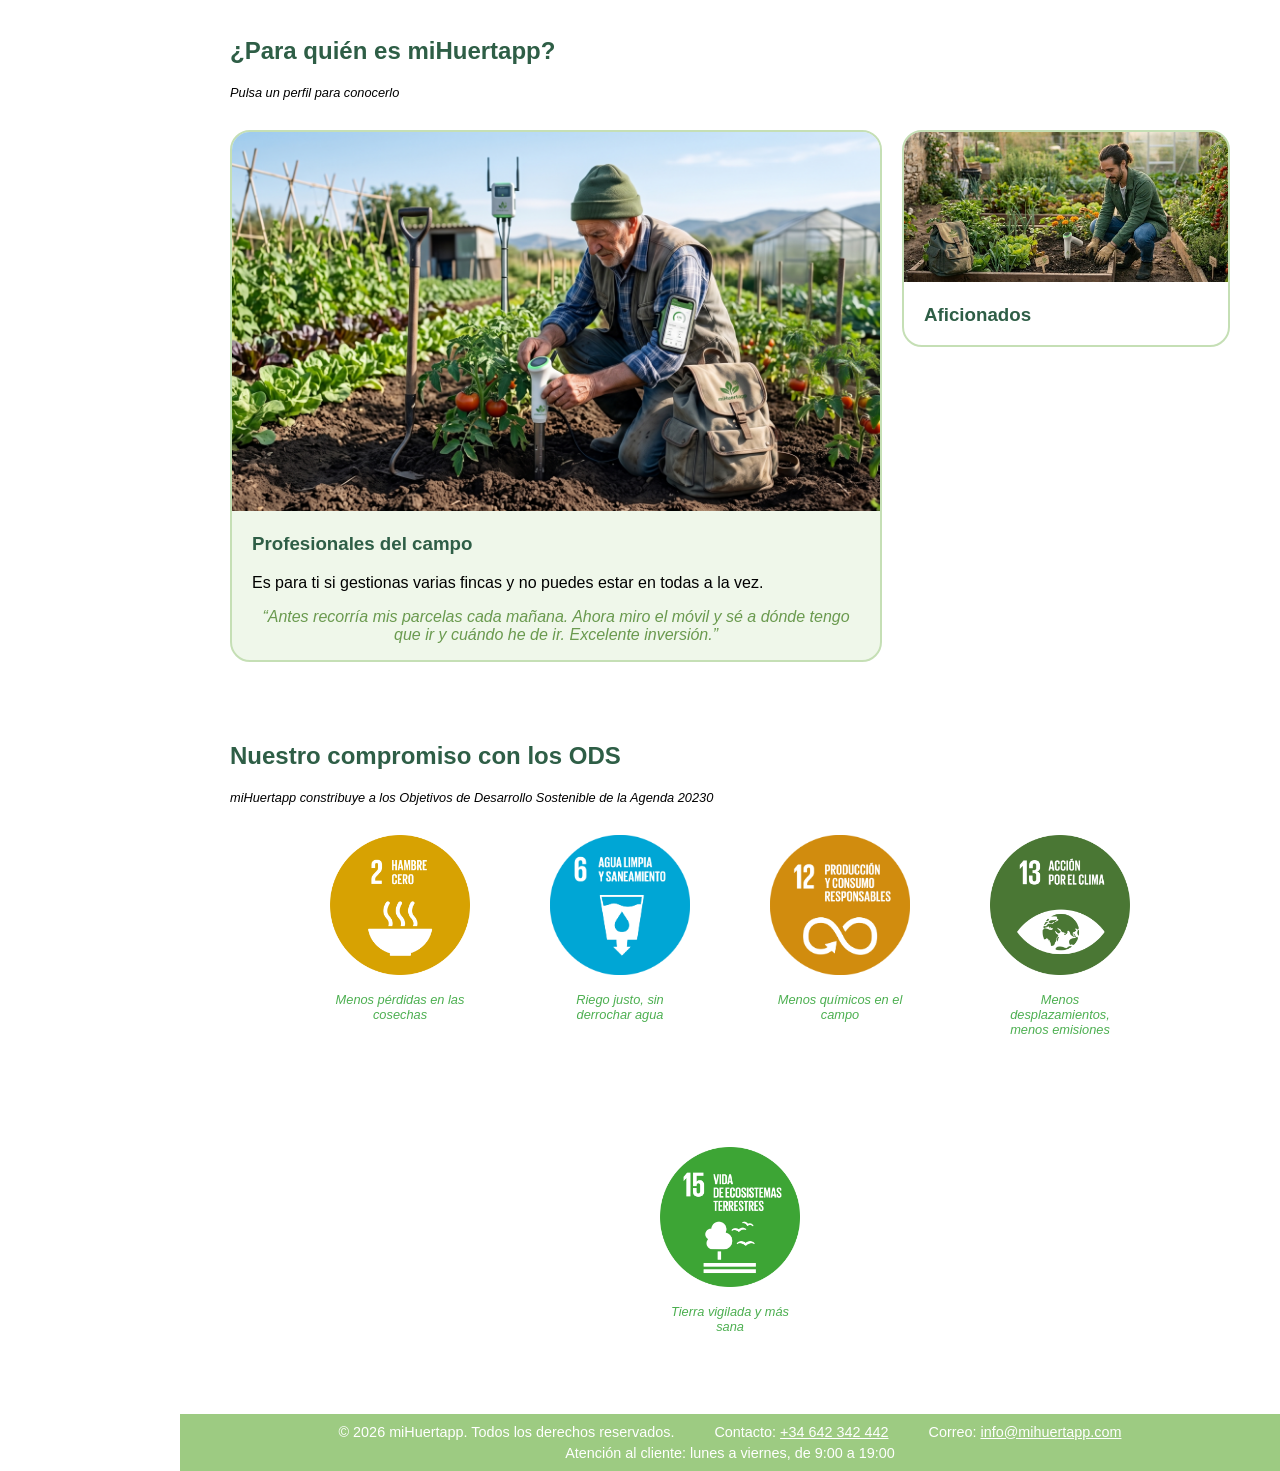
==== commit e39e43f7: "ODS inicio" ====
--- a/principal.html
+++ b/principal.html
@@ -4,6 +4,7 @@
   <meta charset="UTF-8">
   <meta name="viewport" content="width=device-width, initial-scale=1.0">
   <title>miHuertapp - Inicio</title>
+  <link rel="icon" href="img/logo_icono.jpg" type="image/jpeg">
   <link rel="stylesheet" href="estilos.css">
   <link rel="stylesheet" href="Elsa/css/inicio.css">
 </head>
@@ -153,6 +154,43 @@
        </section>
 
 
+      <!-- ===== ODS ===== -->
+       <section class="ods">
+        <h2>Nuestro compromiso con los ODS</h2>
+        <p>miHuertapp constribuye a los Objetivos de Desarrollo Sostenible de la Agenda 20230</p>
+
+        <div class="lista-ods">
+          <div>
+            <img src="Elsa/img/ods2.png" alt="ODS 2: Hambre cero">
+            <p>Menos pérdidas en las cosechas</p>
+          </div>
+
+          <div>
+            <img src="Elsa/img/ods6.png" alt="ODS 6: Agua limpia y saneamiento">
+            <p>Riego justo, sin derrochar agua</p>
+          </div>
+
+          <div>
+            <img src="Elsa/img/ods12.png" alt="ODS 12: Producción y consumo responsables">
+            <p>Menos químicos en el campo</p>
+          </div>
+
+          <div>
+            <img src="Elsa/img/ods13.png" alt="ODS 13: Acción por el clima">
+            <p>Menos desplazamientos, menos emisiones</p>
+          </div>
+
+          <div>
+            <img src="Elsa/img/ods15.png" alt="ODS 15: Vida en ecosistemas terrestres">
+            <p>Tierra vigilada y más sana</p>
+          </div>
+
+        </div>
+
+
+       </section>
+
+
     </main>
 
     <!-- ===== PIE DE PAGINA ===== -->
--- a/Elsa/css/inicio.css
+++ b/Elsa/css/inicio.css
@@ -277,4 +277,33 @@
     font-style: italic;
     color: #6a9a4f;
     text-align: center;
+}
+
+
+
+/* ---------- ODS ---------- */
+.ods {
+    margin-top: 80px;
+}
+.lista-ods {
+    display: flex;
+    flex-wrap: wrap;
+    gap: 80px;
+    justify-content: center;
+}
+.lista-ods div {
+    width: 140px;
+}
+.lista-ods img:hover {
+    transform: scale(1.1);
+}
+.lista-ods p {
+    font-size: 0.9em;
+    text-align: center;
+    color: #4caf50;
+}
+.ods p {
+    font-style: italic;
+    font-size: 0.8em;
+    margin-bottom: 30px;
 }
